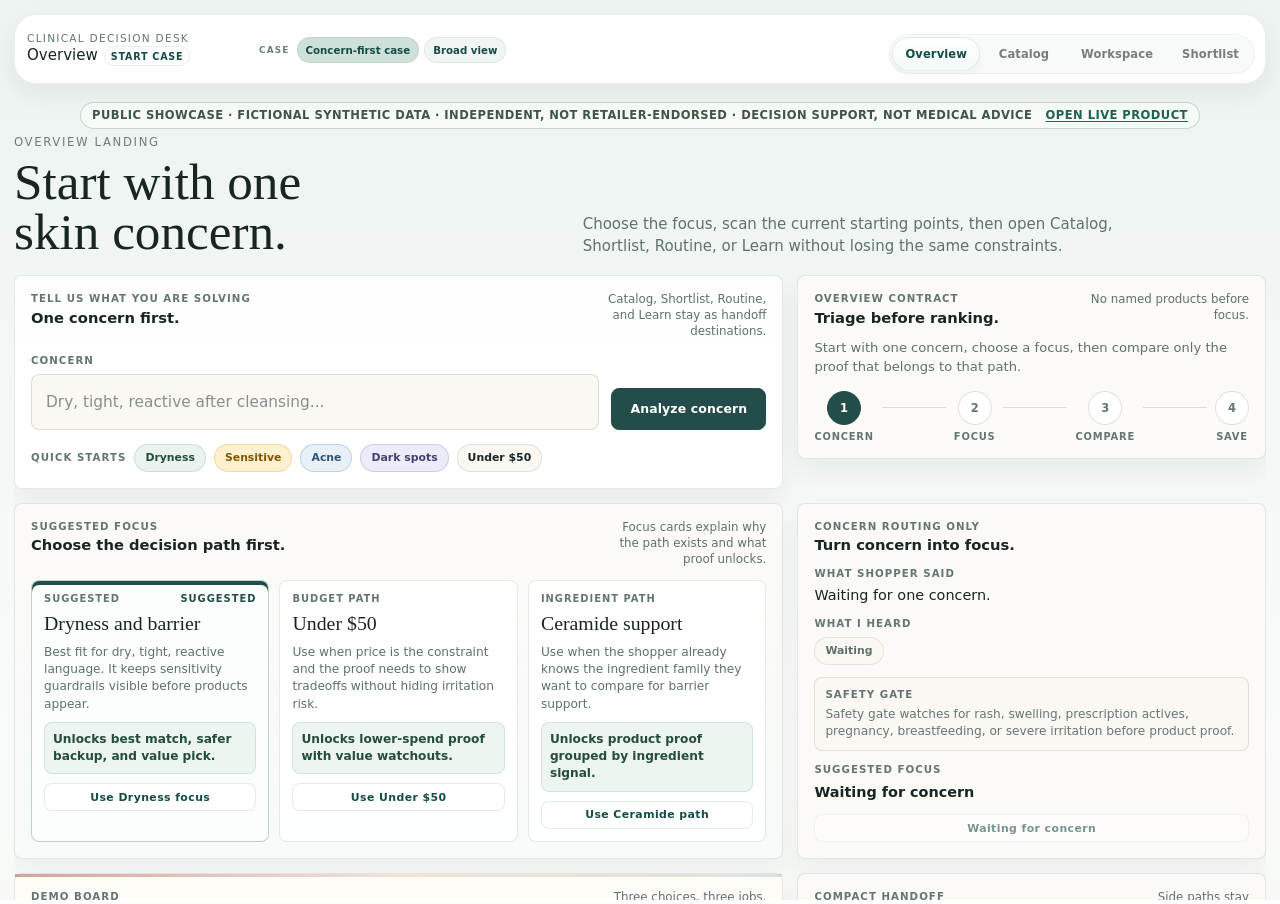
==== tests/browser-smoke.html @ 45d038d4 "Publish Skincare Decision Hub" ====
<!doctype html>
<html lang="en">
  <head>
    <meta charset="utf-8">
    <meta name="viewport" content="width=device-width, initial-scale=1">
    <title>SkinCare Hub browser smoke</title>
    <style>
      html,
      body,
      iframe {
        border: 0;
        height: 100%;
        margin: 0;
        width: 100%;
      }

      #result {
        left: -10000px;
        position: fixed;
      }
    </style>
  </head>
  <body data-status="running">
    <p id="result" role="status">RUNNING</p>
    <iframe id="app" title="SkinCare Hub public showcase"></iframe>
    <script>
      const result = document.querySelector("#result");
      const frame = document.querySelector("#app");
      const token = new URLSearchParams(window.location.search).get("token") || "missing";
      let phase = "normal";
      const guardrailCasesPromise = fetch("./fixtures/skincare_guardrail_eval_cases.json").then((response) => response.json());

      async function finish(status, detail) {
        document.body.dataset.status = status;
        result.textContent = `${status.toUpperCase()}: ${detail}`;
        await fetch("/__smoke_result__", {
          body: JSON.stringify({ token, status, detail }),
          headers: { "Content-Type": "application/json" },
          method: "POST",
        });
      }

      function requireCondition(condition, message) {
        if (!condition) throw new Error(message);
      }

      function requireIncludes(actual, expected, label) {
        const missing = (expected || []).filter((value) => !(actual || []).includes(value));
        requireCondition(!missing.length, `${label} missing ${missing.join(", ")}`);
      }

      function requireVisibleSyntheticEvidence(page, label) {
        const visibleLeaves = [...page.querySelectorAll("body *")].filter(
          (entry) => !entry.children.length && entry.getClientRects().length && entry.textContent.trim(),
        );
        visibleLeaves.forEach((entry) => {
          const text = entry.textContent.trim();
          const prices = text.match(/\$\d[\d,]*\.\d{2}/g) || [];
          prices.forEach((price) => {
            requireCondition(text.includes(`${price} · synthetic fixture`), `${label} exposes an unqualified price: ${text}`);
          });
          if (/\b(?:in stock|out of stock|backorder|preorder|discontinued|availability (?:unknown|mixed))\b/i.test(text)) {
            requireCondition(
              /synthetic fixture|fixture availability/i.test(text),
              `${label} exposes unqualified availability: ${text}`,
            );
          }
        });
      }

      async function verifyGeneratedFixtureEscaping(view, page) {
        const app = view.SkinCareHubApp;
        const marker = '<img id="public-generated-fixture-xss" src="x" onerror="window.__publicGeneratedFixtureXss=1">';
        const originalProducts = app.state.products;
        const originalMetadata = app.state.metadata;
        const originalFavorites = app.state.favoriteIds;
        const originalRoutineDraft = app.state.routineDraft;
        const originalRoutineTime = app.state.routineTime;
        const originalPicksMode = app.state.picksMode;
        const originalArticleGroup = app.state.articleGroup;
        const originalArticleId = app.state.articleId;
        const article = app.articleCatalog[0];
        const originalArticle = article
          ? {
              title: article.title,
              retailer: article.retailer,
              preview: article.preview,
              sections: article.sections,
            }
          : null;
        try {
          const hostileProduct = {
            ...originalProducts[0],
            id: "public-generated-fixture-probe",
            brand: marker,
            name: marker,
            retailer: "Sephora",
            category: "cleanser",
            concerns: [marker],
            ingredients: [marker],
            image: null,
            availabilityState: "in_stock",
            availabilityDetail: { label: marker, state: "available", group: "available_now" },
          };
          const hostileAlternative = {
            ...hostileProduct,
            id: "public-generated-fixture-probe-alt",
            retailer: marker,
            price: Number(hostileProduct.price || 20) + 1,
          };
          app.state.products = [hostileProduct, hostileAlternative];
          app.state.metadata = { ...originalMetadata, retailers: [hostileProduct.retailer, hostileAlternative.retailer] };
          app.state.favoriteIds = [hostileProduct.id];
          app.renderFavorites({ force: true });
          app.renderAdvisor([hostileProduct], hostileProduct);
          app.state.picksMode = "overall";
          app.renderBestPicks({ force: true });
          app.renderMarketView([hostileProduct, hostileAlternative]);
          app.state.routineTime = "am";
          app.state.routineDraft = {
            "am:cleanser": { locked: true, removed: false, candidateIndex: 0, productId: hostileProduct.id },
          };
          app.renderRoutineBuilder({ force: true });
          const comparisonProbe = page.createElement("div");
          comparisonProbe.id = "public-comparison-escaping-probe";
          comparisonProbe.innerHTML = [
            app.renderRetailerComparisonMarkup(hostileProduct),
            app.renderRetailerOfferHistory(hostileAlternative),
            app.renderRoutineBasketCardMarkup({
              kind: "mixed",
              title: "Fixture basket",
              subtitle: "Fixture basket",
              total: hostileAlternative.price,
              items: [{ step: { label: "Cleanse" }, offer: hostileAlternative }],
            }),
            app.renderTrackedAlertCardMarkup({
              title: "Fixture alert",
              product: hostileProduct,
              bestOfferNow: hostileAlternative,
            }),
            app.renderWatchingCardMarkup({
              product: hostileProduct,
              bestOfferNow: hostileAlternative,
              comparisonKey: hostileProduct.comparisonKey,
              identityKey: "fixture-watch",
            }),
          ].join("");
          page.body.appendChild(comparisonProbe);
          if (article) {
            article.title = marker;
            article.retailer = marker;
            article.preview = marker;
            article.sections = [{ heading: marker, body: marker }];
            app.state.articleGroup = article.group;
            app.state.articleId = article.id;
            app.renderArticles({ force: true });
          }
          await new Promise((resolve) => window.setTimeout(resolve, 0));
          requireCondition(!page.querySelector("#public-generated-fixture-xss"), "generated fixture text created active markup");
          requireCondition(!view.__publicGeneratedFixtureXss, "generated fixture text executed script");
        } finally {
          app.state.products = originalProducts;
          app.state.metadata = originalMetadata;
          app.state.favoriteIds = originalFavorites;
          app.state.routineDraft = originalRoutineDraft;
          app.state.routineTime = originalRoutineTime;
          app.state.picksMode = originalPicksMode;
          app.state.articleGroup = originalArticleGroup;
          app.state.articleId = originalArticleId;
          if (article && originalArticle) Object.assign(article, originalArticle);
          page.querySelector("#public-comparison-escaping-probe")?.remove();
          app.renderSnapshot();
        }
      }

      async function verifyPreflightFailureModes() {
        const { enforcePublicStaticPreflight } = await import("../web/public-preflight.js");
        const pageUrl = `${window.location.origin}/web/?view=catalog`;
        const appBaseUrl = `${window.location.origin}/web/`;
        const makeRegistration = (
          scope,
          { subscription = true, unregisterResult = true, persist = false, scriptUrl = `${window.location.origin}/web/service-worker.js` } = {},
        ) => {
          const registration = {
            active: { scriptURL: scriptUrl },
            installed: true,
            scope,
            pushManager: {
              getSubscription: async () => subscription
                ? { unsubscribe: async () => { registration.unsubscribed = true; return true; } }
                : null,
            },
            unregister: async () => {
              registration.unregisterAttempts = (registration.unregisterAttempts || 0) + 1;
              if (!persist && unregisterResult) registration.installed = false;
              return unregisterResult;
            },
          };
          return registration;
        };
        const ancestor = makeRegistration(`${window.location.origin}/`);
        const exact = makeRegistration(`${window.location.origin}/web/`, { subscription: false });
        const descendant = makeRegistration(`${window.location.origin}/web/catalog/`);
        const unrelated = makeRegistration(`${window.location.origin}/other/`);
        const registrations = [exact, descendant, unrelated];
        const result = await enforcePublicStaticPreflight({
          storage: { removeItem() {} },
          serviceWorker: {
            controller: null,
            getRegistrations: async () => registrations.filter((registration) => registration.installed),
          },
          pageUrl,
          blockAfterReload: false,
        });
        requireCondition(result.cleanedRegistrations === 2, "preflight did not remove every owned public-app worker scope");
        requireCondition(
          !exact.installed && descendant.unsubscribed && !descendant.installed && unrelated.installed,
          "preflight scope cleanup was incorrect",
        );

        async function requireRejected(serviceWorkerProbe, label, urlOverrides = {}) {
          let rejected = false;
          try {
            await enforcePublicStaticPreflight({
              storage: { removeItem() {} },
              serviceWorker: serviceWorkerProbe,
              pageUrl: urlOverrides.pageUrl || pageUrl,
              appBaseUrl: urlOverrides.appBaseUrl || appBaseUrl,
              blockAfterReload: false,
            });
          } catch {
            rejected = true;
          }
          requireCondition(rejected, `${label} did not block startup`);
        }
        const ownedAlongsideAncestor = makeRegistration(`${window.location.origin}/web/`);
        await requireRejected(
          {
            getRegistrations: async () => [ancestor, ownedAlongsideAncestor].filter((registration) => registration.installed),
          },
          "foreign ancestor service worker",
        );
        requireCondition(
          ancestor.installed && !ancestor.unsubscribed && !ancestor.unregisterAttempts,
          "preflight mutated a service worker outside the public app namespace",
        );
        requireCondition(
          ownedAlongsideAncestor.unsubscribed && !ownedAlongsideAncestor.installed,
          "a foreign ancestor prevented cleanup of an owned worker",
        );
        const rootWorker = makeRegistration(`${window.location.origin}/`);
        await requireRejected(
          {
            getRegistrations: async () => [rootWorker],
          },
          "unattributable root-namespace service worker",
          {
            pageUrl: `${window.location.origin}/`,
            appBaseUrl: `${window.location.origin}/`,
          },
        );
        requireCondition(
          rootWorker.installed && !rootWorker.unsubscribed && !rootWorker.unregisterAttempts,
          "root deployment mutated an unattributable same-origin worker",
        );
        await requireRejected({ getRegistrations: async () => { throw new Error("lookup denied"); } }, "registration lookup failure");
        const unsubscribeFailure = makeRegistration(`${window.location.origin}/web/`);
        unsubscribeFailure.pushManager.getSubscription = async () => ({ unsubscribe: async () => { throw new Error("unsubscribe denied"); } });
        const laterRegistration = makeRegistration(`${window.location.origin}/web/catalog/`);
        const failureRegistrations = [unsubscribeFailure, laterRegistration];
        await requireRejected(
          { getRegistrations: async () => failureRegistrations.filter((registration) => registration.installed) },
          "push unsubscribe failure",
        );
        requireCondition(
          unsubscribeFailure.unregisterAttempts === 1 && !unsubscribeFailure.installed && laterRegistration.unsubscribed && !laterRegistration.installed,
          "an earlier cleanup failure prevented later worker cleanup attempts",
        );
        const unregisterFailure = makeRegistration(`${window.location.origin}/web/`, { unregisterResult: false });
        await requireRejected({ getRegistrations: async () => [unregisterFailure] }, "service-worker unregister failure");
        const persistent = makeRegistration(`${window.location.origin}/web/`, { persist: true });
        await requireRejected({ getRegistrations: async () => [persistent] }, "unverified service-worker removal");
        const unknownScript = makeRegistration(`${window.location.origin}/web/catalog/`, {
          scriptUrl: `${window.location.origin}/web/catalog/unrelated-worker.js`,
        });
        const unknownScriptResult = await enforcePublicStaticPreflight({
          storage: { removeItem() {} },
          serviceWorker: { controller: null, getRegistrations: async () => [unknownScript] },
          pageUrl,
          appBaseUrl,
          blockAfterReload: false,
        });
        requireCondition(
          unknownScriptResult.cleanedRegistrations === 0 && unknownScript.installed && !unknownScript.unregisterAttempts,
          "preflight claimed an unrelated descendant worker by scope alone",
        );
        let reloads = 0;
        const controlledResult = await enforcePublicStaticPreflight({
          storage: { removeItem() {} },
          serviceWorker: { controller: {}, getRegistrations: async () => [] },
          pageUrl,
          appBaseUrl,
          reload: () => { reloads += 1; },
          blockAfterReload: false,
        });
        requireCondition(controlledResult.reloading && reloads === 1, "a controlling worker did not force a reload boundary");
      }

      async function verifyBrowserGuardrailMatrix(view) {
        const payload = await guardrailCasesPromise;
        const cases = payload.cases || [];
        requireCondition(cases.length === 50, `browser guardrail matrix has ${cases.length} cases`);
        requireCondition(new Set(cases.map((entry) => entry.id)).size === 50, "browser guardrail case IDs are not unique");
        cases.forEach((testCase) => {
          const expected = testCase.expected || {};
          if (testCase.kind === "product_posture") {
            const posture = view.SkinCareHubApp.assessProductGuardrails(testCase.product);
            if (Object.prototype.hasOwnProperty.call(expected, "sensitiveSafe")) {
              requireCondition(posture.sensitiveSafe === expected.sensitiveSafe, `${testCase.id} sensitiveSafe mismatch`);
            }
            requireIncludes(posture.tags, expected.tagsInclude, `${testCase.id} product tags`);
            requireIncludes(posture.pregnancyCautionTags, expected.pregnancyTagsInclude, `${testCase.id} pregnancy tags`);
            return;
          }
          if (testCase.kind === "question_guardrail") {
            const evaluation = view.SkinCareHubApp.evaluateShortlistQuestionGuardrails(testCase.question, testCase.products || []);
            requireCondition(evaluation.severity === expected.severity, `${testCase.id} severity mismatch`);
            if (expected.primaryTag) requireCondition(evaluation.primaryTag === expected.primaryTag, `${testCase.id} primaryTag mismatch`);
            requireIncludes(evaluation.tags, expected.tagsInclude, `${testCase.id} question tags`);
            return;
          }
          if (testCase.kind === "routine_warning") {
            const warnings = view.SkinCareHubApp.buildRoutineGuardrailWarningEntries(
              testCase.products || [],
              testCase.timing,
              testCase.avoidIngredients || [],
            );
            requireIncludes(warnings.map((entry) => entry.tag), expected.tagsInclude, `${testCase.id} routine tags`);
            return;
          }
          throw new Error(`${testCase.id} has unsupported kind ${testCase.kind}`);
        });
      }

      async function waitFor(check, label, timeoutMs = 12000) {
        const startedAt = performance.now();
        while (performance.now() - startedAt < timeoutMs) {
          if (check()) return;
          await new Promise((resolve) => window.setTimeout(resolve, 50));
        }
        throw new Error(`Timed out waiting for ${label}`);
      }

      frame.addEventListener("load", async () => {
        try {
          const view = frame.contentWindow;
          const page = frame.contentDocument;
          if (phase === "storage-denied") {
            await waitFor(
              () => view.SkinCareHubApp?.state?.products?.length === 12,
              "the storage-denied synthetic catalog",
            );
            requireCondition(
              page.querySelector("#results-title")?.textContent !== "Unable to load catalog",
              "denied browser storage aborted initial catalog rendering",
            );
            page.querySelector('.workspace-nav-button[data-shell-view="catalog"]').click();
            await waitFor(
              () => page.querySelectorAll("#product-grid .product-card").length === 12,
              "the storage-denied Catalog view",
            );
            page.querySelector("#product-grid .favorite-button").click();
            await waitFor(
              () => view.SkinCareHubApp.state.favoriteIds.length === 1,
              "in-memory saving with denied browser storage",
            );
            const deniedAudit = view.__publicShowcaseNetworkAudit;
            requireCondition(deniedAudit.serviceWorkerRegistrations.length === 0, "storage-denied path registered a service worker");
            requireCondition(deniedAudit.notificationPermissionRequests === 0, "storage-denied path requested notification permission");
            await finish(
              "passed",
              "12 products; saved flow; shortlist; routine; four Learn guardrails; 50-case browser contract; public network boundary; fail-closed legacy push cleanup; denied-storage startup and in-memory save",
            );
            return;
          }
          if (phase === "forced-failure") {
            const failureAudit = view.__publicShowcaseNetworkAudit;
            requireCondition(failureAudit, "failure-path network audit hook is missing");
            await waitFor(
              () => failureAudit.serviceWorkerUnregistrations === 1 && failureAudit.pushUnsubscriptions === 1,
              "failure-path legacy service-worker and push cleanup",
            );
            await waitFor(
              () => page.querySelector("#results-title")?.textContent === "Unable to load catalog",
              "the forced public catalog failure",
            );
            requireCondition(failureAudit.serviceWorkerRegistrations.length === 0, "failure path registered a service worker");
            requireCondition(failureAudit.notificationDeliveries === 0, "failure path displayed a notification");
            requireCondition(failureAudit.pushSubscriptions === 0, "failure path requested a push subscription");
            phase = "storage-denied";
            frame.src = "../web/?public-showcase-browser-smoke=1&public-showcase-browser-smoke-deny-storage=1&apiOrigin=https%3A%2F%2Fattacker.invalid&mlDemo=1&mlPolicy=shadow";
            return;
          }
          await waitFor(
            () => view.SkinCareHubApp?.state?.products?.length === 12,
            "the 12-product synthetic catalog",
          );
          await verifyGeneratedFixtureEscaping(view, page);

          const networkAudit = view.__publicShowcaseNetworkAudit;
          requireCondition(networkAudit, "public network audit hook is missing");
          requireCondition(
            view.localStorage.getItem("skincare-hub-api-origin") === null,
            "public startup retained a stored hostile API origin",
          );
          requireCondition(!page.querySelector("#public-profile-xss"), "stored profile name created active markup");
          requireCondition(!view.__publicProfileXss, "stored profile name executed script");
          requireCondition(
            page.querySelector("#profile-status .profile-status-meta")?.textContent.includes('<img id="public-profile-xss"'),
            "stored profile name was not rendered as inert text",
          );
          requireCondition(view.SkinCareHubApp.state.userProfile.goal === "dryness", "stored profile goal was not allowlisted");
          view.localStorage.setItem("skincare-hub-user-profile", JSON.stringify({ name: {} }));
          requireCondition(
            view.SkinCareHubApp.loadUserProfile().name === "",
            "a malformed non-string profile name was not normalized",
          );
          requireCondition(!page.querySelector("#public-profile-goal-xss"), "stored profile goal created active markup");
          requireCondition(!view.__publicProfileGoalXss, "stored profile goal executed script");
          requireCondition(
            view.SkinCareHubApp.state.savedRoutines[0]?.config?.routineConcern === "dryness",
            "stored saved-routine concern was not allowlisted",
          );
          requireCondition(!page.querySelector("#public-saved-routine-xss"), "stored saved-routine concern created active markup");
          requireCondition(!view.__publicSavedRoutineXss, "stored saved-routine concern executed script");
          requireCondition(
            view.SkinCareHubApp.state.favoriteIds.length === 0
              && view.SkinCareHubApp.state.legacyTrackedAlertIds.length === 0
              && view.SkinCareHubApp.state.savedArticleIds.length === 0,
            "malformed array-valued storage was not normalized",
          );
          await waitFor(
            () => view.SkinCareHubApp.state.routinePlanner.draftId === "hostile-storage-fixture",
            "the hostile routine-session fixture restore",
          );
          requireCondition(view.SkinCareHubApp.state.routineConcern === "dryness", "stored routine concern escaped its allowlist");
          view.localStorage.setItem(
            "skincare-hub-routine-planner-session",
            JSON.stringify({ concern: '<img id="public-routine-xss" src="x" onerror="window.__publicRoutineXss=1">' }),
          );
          requireCondition(
            view.SkinCareHubApp.loadRoutinePlannerSession()?.concern === null,
            "stored routine concern was not rejected",
          );
          view.SkinCareHubApp.persistRoutinePlannerSession({ skipContinuitySync: true });
          await waitFor(() => page.querySelector(".saved-preset"), "the hostile saved-profile fixture");
          requireCondition(!page.querySelector("#public-preset-xss"), "stored preset identifier created active markup");
          requireCondition(!view.__publicPresetXss, "stored preset identifier executed script");
          const normalizedPresetFilters = view.SkinCareHubApp.state.savedProfiles[0]?.filters;
          requireCondition(
            normalizedPresetFilters?.retailer === "all"
              && normalizedPresetFilters?.brand === "all"
              && normalizedPresetFilters?.category === "all"
              && normalizedPresetFilters?.ingredient === "all"
              && normalizedPresetFilters?.sort === "relevance"
              && normalizedPresetFilters?.browseLaneKey === null,
            "stored profile filters escaped their exact allowlists",
          );
          const continuityFilters = view.SkinCareHubApp.normalizeContinuityDomains({
            saved_profiles: {
              entries: [{
                id: "continuity-hostile-profile",
                label: "Continuity hostile fixture",
                filters: {
                  retailer: '<img id="public-continuity-filter-xss" src="x" onerror="window.__publicContinuityFilterXss=1">',
                  brand: "constructor",
                  category: "toString",
                  ingredient: "__proto__",
                  sort: "valueOf",
                  browseLaneKey: "hasOwnProperty",
                },
              }],
            },
          }).saved_profiles.entries[0]?.filters;
          requireCondition(
            continuityFilters?.retailer === "all"
              && continuityFilters?.brand === "all"
              && continuityFilters?.category === "all"
              && continuityFilters?.ingredient === "all"
              && continuityFilters?.sort === "relevance"
              && continuityFilters?.browseLaneKey === null,
            "continuity profile filters escaped their exact allowlists",
          );
          page.querySelector('.saved-preset-main[data-kind="profile"]').click();
          await waitFor(() => view.SkinCareHubApp.state.retailer === "all", "the hostile saved profile apply");
          requireCondition(!page.querySelector("#public-preset-filter-xss"), "stored profile filter created active markup");
          requireCondition(!view.__publicPresetFilterXss, "stored profile filter executed script");
          requireCondition(!page.querySelector("#public-continuity-filter-xss"), "continuity profile filter created active markup");
          requireCondition(!view.__publicContinuityFilterXss, "continuity profile filter executed script");
          requireCondition(view.SkinCareHubApp.resolveApiOrigin() === "", "public mode accepted an API origin");
          requireCondition(
            view.SkinCareHubApp.buildGeneratedArtifactBaseCandidates().every(
              (value) => new URL(value, view.document.baseURI).origin === view.location.origin,
            ),
            "static fallback includes a cross-origin candidate",
          );
          requireCondition(
            view.SkinCareHubApp.buildGeneratedArtifactBaseCandidates(`${view.location.origin}/project/web/`)[0] ===
              `${view.location.origin}/project/data/generated`,
            "static fallback is not project-subpath safe",
          );
          const mlSnapshot = view.SkinCareHubApp.getResidualShadowDemoRuntimeSnapshot();
          requireCondition(!mlSnapshot.requested && !mlSnapshot.loadAttempted, "public mode accepted the hostile ML demo query");
          let apiBlocked = false;
          try {
            view.SkinCareHubApp.buildApiUrl("/api/status");
          } catch (error) {
            apiBlocked = /blocks API requests/.test(String(error?.message || error));
          }
          requireCondition(apiBlocked, "public mode did not fail closed on an API URL");
          let missingFixtureFailedClosed = false;
          try {
            await view.SkinCareHubApp.fetchStaticArtifactJson("missing-public-fixture.json", "network-boundary", { timeoutMs: 1000 });
          } catch {
            missingFixtureFailedClosed = true;
          }
          requireCondition(missingFixtureFailedClosed, "missing static fixture did not fail closed");
          view.SkinCareHubApp.maybeShowBrowserNotifications({
            alerts: [{
              id: "public-notification-probe",
              title: "Fixture alert",
              body: "Synthetic notification probe",
              watch: { delivery: { push: true } },
            }],
          });
          await new Promise((resolve) => window.setTimeout(resolve, 0));
          requireCondition(networkAudit.notificationDeliveries === 0, "public mode displayed a browser notification");
          await view.SkinCareHubApp.ensureBrowserNotificationPermission();
          await view.SkinCareHubApp.syncPushSubscriptionForDialog(true);
          requireCondition(networkAudit.notificationPermissionRequests === 0, "public mode requested notification permission");
          requireCondition(networkAudit.pushSubscriptions === 0, "public mode requested a push subscription");
          await waitFor(
            () => networkAudit.serviceWorkerUnregistrations === 1 && networkAudit.pushUnsubscriptions === 1,
            "legacy service-worker and push cleanup",
          );
          requireCondition(networkAudit.serviceWorkerRegistrationLookups === 2, "public mode did not verify legacy service-worker removal");
          await verifyPreflightFailureModes();
          await verifyBrowserGuardrailMatrix(view);
          requireVisibleSyntheticEvidence(page, "Overview");

          const disclosure = page.querySelector(".public-demo-note")?.textContent || "";
          requireCondition(disclosure.includes("fictional synthetic data"), "synthetic-data disclosure is missing");
          requireCondition(disclosure.includes("not medical advice"), "medical boundary is missing");

          page.querySelector('.workspace-nav-button[data-shell-view="catalog"]').click();
          await waitFor(
            () => !page.querySelector("#shell-view-catalog").hidden && page.querySelectorAll("#product-grid .product-card").length === 12,
            "the rendered Catalog view",
          );

          const catalogText = page.querySelector("#product-grid").textContent;
          [
            "High review confidence",
            "Strong review signal",
            "Best value today",
            "Lowest live price",
            "Strongest live rating",
            "Shop Sephora",
            "Shop Bluemercury",
            "Shop Dermstore",
          ].forEach((forbiddenCopy) => {
            requireCondition(!catalogText.includes(forbiddenCopy), `synthetic catalog exposes '${forbiddenCopy}'`);
          });
          requireCondition(
            catalogText.includes("synthetic review sample"),
            "catalog does not localize synthetic review provenance",
          );
          requireCondition(
            page.querySelector("#product-grid .product-link")?.textContent.includes("demo link"),
            "fictional product link is not labeled as a demo link",
          );
          const visibleRatingLines = [...page.querySelectorAll("#product-grid .product-rating")]
            .filter((entry) => !entry.hidden && entry.textContent.trim());
          requireCondition(visibleRatingLines.length === 12, "not every product card exposes its rating provenance");
          requireCondition(
            visibleRatingLines.every((entry) => entry.textContent.includes("synthetic fixture")),
            "a product-card rating is missing field-local synthetic provenance",
          );
          const visiblePrices = [...page.querySelectorAll("#product-grid .price")]
            .filter((entry) => !entry.hidden && entry.textContent.trim());
          requireCondition(visiblePrices.length === 12, "not every product card exposes its price provenance");
          requireCondition(
            visiblePrices.every((entry) => entry.textContent.includes("synthetic fixture")),
            "a product-card price is missing field-local synthetic provenance",
          );
          page.querySelector("#product-grid .product-reasoning").open = true;
          await waitFor(
            () => page.querySelector("#product-grid .compare-popover"),
            "the retailer comparison",
          );
          const comparePopover = page.querySelector("#product-grid .compare-popover");
          requireCondition(comparePopover, "retailer comparison did not render");
          comparePopover.open = true;
          requireVisibleSyntheticEvidence(page, "Catalog and retailer comparison");
          requireCondition(
            [...page.querySelectorAll("#product-grid .product-link")].every(
              (entry) => !entry.hasAttribute("href") && entry.getAttribute("aria-disabled") === "true",
            ),
            "a fictional product link remains navigable",
          );

          const firstSaveButton = page.querySelector("#product-grid .favorite-button");
          requireCondition(firstSaveButton, "Catalog did not render a save action");
          view.SkinCareHubApp.openWatchSettings(view.SkinCareHubApp.state.products[0].id);
          await waitFor(() => !page.querySelector("#watch-settings-dialog").hidden, "the watch settings dialog");
          const pushInput = page.querySelector('#watch-settings-form [name="deliveryPush"]');
          requireCondition(pushInput.disabled && !pushInput.checked, "public watch settings expose browser push");
          requireCondition(
            page.querySelector("#watch-settings-delivery-note").textContent.includes("unavailable in the public showcase"),
            "public watch settings promise unavailable notification delivery",
          );
          view.SkinCareHubApp.closeWatchSettings({ restoreFocus: false });
          firstSaveButton.click();
          await waitFor(
            () => view.SkinCareHubApp.state.favoriteIds.length === 1,
            "the saved product state",
          );

          page.querySelector('.workspace-nav-button[data-shell-view="shortlist"]').click();
          await waitFor(
            () => !page.querySelector("#shell-view-shortlist").hidden && page.querySelector("#saved-grid").children.length === 1,
            "the populated Shortlist view",
          );
          requireVisibleSyntheticEvidence(page, "Shortlist");

          page.querySelector('.workspace-nav-button[data-shell-view="workspace"]').click();
          await waitFor(() => !page.querySelector("#shell-view-workspace").hidden, "the Workspace view");
          page.querySelector("#routine-builder-tab").click();
          await waitFor(() => !page.querySelector("#routine-builder-panel").hidden, "the Routine panel");
          requireCondition(!page.querySelector("#public-routine-xss"), "stored routine concern created active markup");
          requireCondition(!view.__publicRoutineXss, "stored routine concern executed script");
          requireVisibleSyntheticEvidence(page, "Routine");

          page.querySelector("#market-view-tab").click();
          await waitFor(() => !page.querySelector("#market-view-panel").hidden, "the Market and retailer-picks panel");
          requireVisibleSyntheticEvidence(page, "Market and retailer picks");

          page.querySelector("#learn-workspace-tab").click();
          await waitFor(
            () =>
              !page.querySelector("#learn-workspace-panel").hidden &&
              page.querySelector("#article-title").textContent === "How to read a synthetic shortlist",
            "the public-safe Learn guide",
          );
          requireCondition(
            !page.querySelector("#article-source-link").hasAttribute("href"),
            "synthetic Learn guide unexpectedly exposes an external source link",
          );

          const learnInput = page.querySelector("#learn-answer-input");
          const learnSubmit = page.querySelector("#learn-answer-submit");
          async function submitGuardrailQuestion(question, expectedText) {
            learnInput.value = question;
            learnInput.dispatchEvent(new Event("input", { bubbles: true }));
            learnSubmit.click();
            await waitFor(
              () => page.querySelector("#learn-answer-response").textContent.includes(expectedText),
              `Learn guardrail response for ${question}`,
            );
          }
          await submitGuardrailQuestion(
            "I am pregnant. Is retinol safe for me?",
            "Retinoids are not a conservative first call",
          );
          await submitGuardrailQuestion(
            "I have a rash and swelling after a new serum.",
            "beyond normal product shopping guidance",
          );
          await submitGuardrailQuestion(
            "I have a fragrance allergy. Can you confirm this is safe?",
            "Catalog data cannot confirm allergy safety",
          );
          await submitGuardrailQuestion(
            "I use prescription tretinoin. Should I add another active?",
            "Prescription active routines need a conservative read",
          );

          requireCondition(
            [...page.querySelectorAll(".product-link, .compare-link, .routine-basket-link, .market-copy-link, #article-source-link")]
              .every((entry) => !entry.hasAttribute("href")),
            "a synthetic showcase action remains an active outbound link",
          );

          const automaticUrls = [
            ...networkAudit.fetches,
            ...networkAudit.xhrs,
            ...networkAudit.eventSources,
            ...view.performance.getEntriesByType("resource").map((entry) => entry.name),
          ].map((value) => new URL(value, view.document.baseURI));
          requireCondition(
            automaticUrls.every((url) => url.origin === view.location.origin),
            `automatic cross-origin request: ${automaticUrls.find((url) => url.origin !== view.location.origin)}`,
          );
          requireCondition(
            automaticUrls.every((url) => !url.pathname.startsWith("/api/")),
            `automatic API request: ${automaticUrls.find((url) => url.pathname.startsWith("/api/"))}`,
          );
          requireCondition(
            automaticUrls.every(
              (url) => url.pathname.startsWith("/web/") || url.pathname.startsWith("/data/generated/"),
            ),
            `automatic non-static path: ${automaticUrls.find(
              (url) => !url.pathname.startsWith("/web/") && !url.pathname.startsWith("/data/generated/"),
            )}`,
          );
          requireCondition(
            !automaticUrls.some((url) => /recommender_(?:model|residual_slice_model)(?:\.manifest)?\.json$/.test(url.pathname)),
            "public mode requested an excluded ML model artifact",
          );
          requireCondition(networkAudit.eventSources.length === 0, "public mode created an EventSource");
          requireCondition(networkAudit.serviceWorkerRegistrations.length === 0, "public mode registered a service worker");
          requireCondition(networkAudit.serviceWorkerUnregistrations === 1, "public mode left a legacy service worker registered");
          requireCondition(networkAudit.notificationPermissionRequests === 0, "public mode requested notification permission");
          requireCondition(networkAudit.notificationDeliveries === 0, "public mode displayed a browser notification");
          requireCondition(networkAudit.pushSubscriptions === 0, "public mode requested a push subscription");
          requireCondition(networkAudit.pushUnsubscriptions === 1, "public mode left a legacy push subscription active");
          requireCondition(networkAudit.windowOpens.length === 0, "public mode opened a window automatically");
          requireCondition(
            !automaticUrls.some((url) => url.hostname === "skincarehub.app"),
            "live product opened without an explicit CTA action",
          );
          const liveProductCta = page.querySelector(".public-live-product-cta");
          requireCondition(liveProductCta?.href === "https://skincarehub.app/", "live-product CTA target is wrong");
          liveProductCta.click();
          requireCondition(
            networkAudit.liveProductCtaClicks.length === 1 && networkAudit.liveProductCtaClicks[0] === "https://skincarehub.app/",
            "explicit live-product CTA action was not isolated",
          );

          const overflow = page.documentElement.scrollWidth - view.innerWidth;
          requireCondition(overflow <= 1, `horizontal overflow is ${overflow}px`);
          phase = "forced-failure";
          frame.src = "../web/?public-showcase-browser-smoke=1&public-showcase-browser-smoke-fail-catalog=1&apiOrigin=https%3A%2F%2Fattacker.invalid&mlDemo=1&mlPolicy=shadow";
        } catch (error) {
          await finish("failed", error?.message || String(error));
        }
      });

      frame.src = "../web/?public-showcase-browser-smoke=1&apiOrigin=https%3A%2F%2Fattacker.invalid&mlDemo=1&mlPolicy=shadow";
    </script>
  </body>
</html>
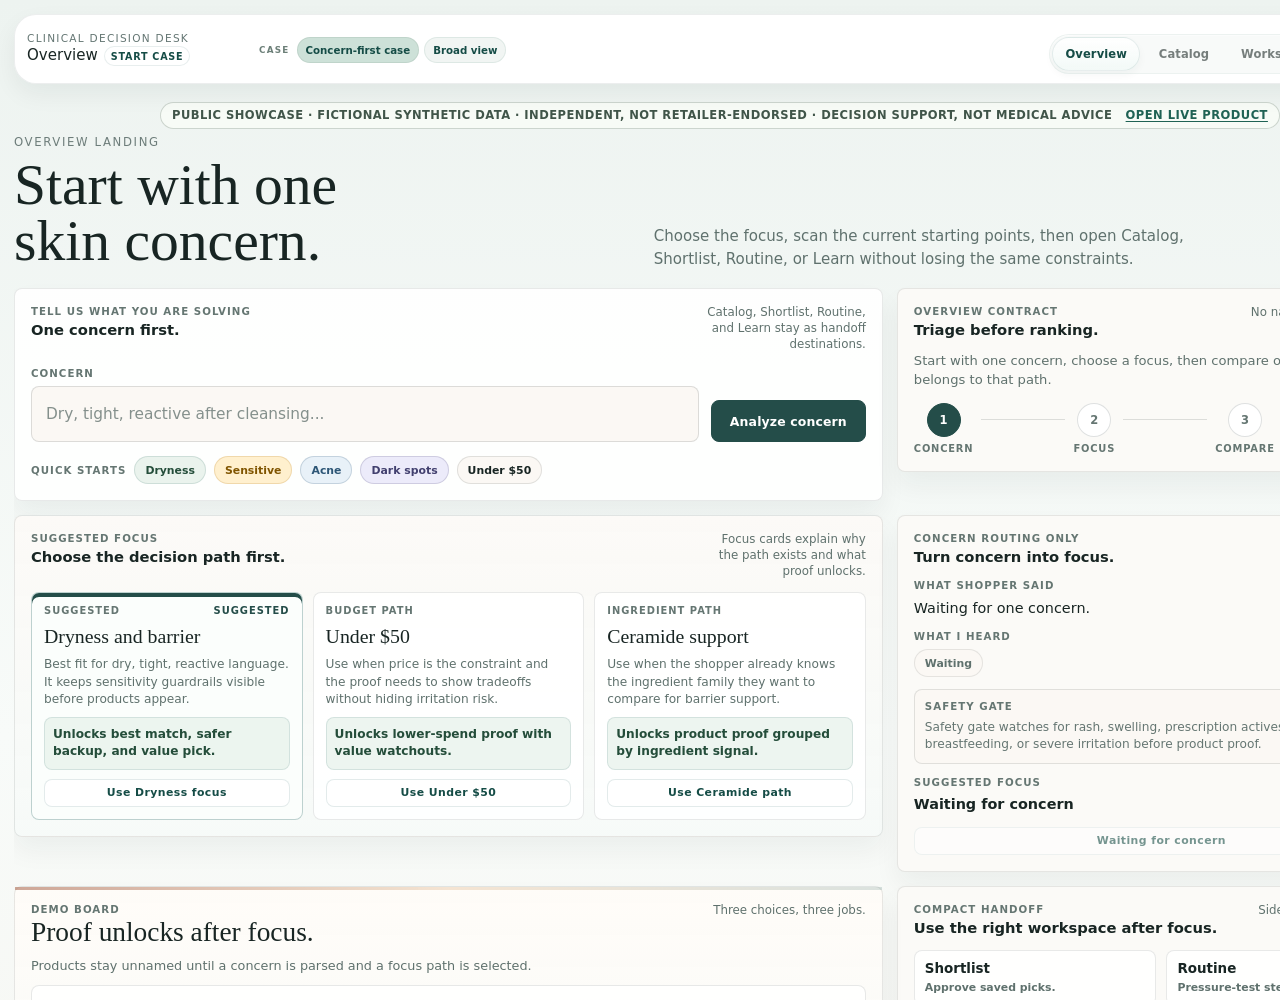
==== commit 092085de: "Prepare the SkinCare Hub source companion Start an independent reviewed history to keep personal pre" ====
--- a/tests/browser-smoke.html
+++ b/tests/browser-smoke.html
@@ -26,7 +26,13 @@
     <script>
       const result = document.querySelector("#result");
       const frame = document.querySelector("#app");
-      const token = new URLSearchParams(window.location.search).get("token") || "missing";
+      const parameters = new URLSearchParams(window.location.search);
+      const token = parameters.get("token") || "missing";
+      const viewport = parameters.get("viewport") || "1440x1000";
+      const viewportValid = ["1440x1000", "390x844"].includes(viewport);
+      const [width, height] = viewportValid ? viewport.split("x").map(Number) : [0, 0];
+      frame.style.width = `${width}px`;
+      frame.style.height = `${height}px`;
       let phase = "normal";
       const guardrailCasesPromise = fetch("./fixtures/skincare_guardrail_eval_cases.json").then((response) => response.json());
 
@@ -34,7 +40,7 @@
         document.body.dataset.status = status;
         result.textContent = `${status.toUpperCase()}: ${detail}`;
         await fetch("/__smoke_result__", {
-          body: JSON.stringify({ token, status, detail }),
+          body: JSON.stringify({ token, status, detail, viewportWidth: frame.contentWindow.innerWidth }),
           headers: { "Content-Type": "application/json" },
           method: "POST",
         });
@@ -323,10 +329,29 @@
             return;
           }
           if (testCase.kind === "question_guardrail") {
-            const evaluation = view.SkinCareHubApp.evaluateShortlistQuestionGuardrails(testCase.question, testCase.products || []);
-            requireCondition(evaluation.severity === expected.severity, `${testCase.id} severity mismatch`);
-            if (expected.primaryTag) requireCondition(evaluation.primaryTag === expected.primaryTag, `${testCase.id} primaryTag mismatch`);
-            requireIncludes(evaluation.tags, expected.tagsInclude, `${testCase.id} question tags`);
+            const app = view.SkinCareHubApp;
+            const products = testCase.products || [];
+            for (const question of [testCase.question, ...(testCase.questionVariants || [])]) {
+              const evaluation = app.evaluateShortlistQuestionGuardrails(question, products);
+              requireCondition(evaluation.severity === expected.severity, `${testCase.id} severity mismatch`);
+              if (expected.primaryTag) requireCondition(evaluation.primaryTag === expected.primaryTag, `${testCase.id} primaryTag mismatch`);
+              requireIncludes(evaluation.tags, expected.tagsInclude, `${testCase.id} question tags`);
+              const answer = app.buildGuardrailedShortlistAnswer(question, products);
+              if (evaluation.hasGuardrail) {
+                requireCondition(answer && answer.cited_product_ids.length === 0, `${testCase.id} guardrail selected a product`);
+                const text = JSON.stringify(answer);
+                for (const match of evaluation.matches) {
+                  requireCondition(text.includes(match.message), `${testCase.id} answer omitted ${match.tag}`);
+                }
+                for (const product of products) {
+                  for (const field of ["id", "brand", "name"]) {
+                    requireCondition(!product[field] || !text.includes(product[field]), `${testCase.id} answer selected ${field}`);
+                  }
+                }
+              } else {
+                requireCondition(answer === null, `${testCase.id} ordinary question was blocked`);
+              }
+            }
             return;
           }
           if (testCase.kind === "routine_warning") {
@@ -340,6 +365,40 @@
           }
           throw new Error(`${testCase.id} has unsupported kind ${testCase.kind}`);
         });
+      }
+
+      function verifyGuardrailAnswerAbstention(view) {
+        const app = view.SkinCareHubApp;
+        const products = [{
+          id: "guardrail-fixture", brand: "Fictional Guardrail Studio", name: "Allergen Fixture Cream",
+          category: "moisturizer", price: 18, concerns: ["dryness"],
+          ingredients: ["squalane", "ceramides", "fragrance-free"],
+        }];
+        const questions = [
+          "I am allergic to squalane. Which saved moisturizer should I use?",
+          "My face is swollen after using this moisturizer. What should I use?",
+          "My face is swelling after using this moisturizer. What should I use?",
+          "My face is SWOLLEN!", "My face is\nswollen.",
+          "Is this pregnancy safe?", "I use prescription tretinoin", "Will it work overnight?",
+          "I have an allergy and swelling while pregnant",
+        ];
+        for (const question of questions) {
+          for (const saved of [products, []]) {
+            const answer = app.buildGuardrailedShortlistAnswer(question, saved);
+            requireCondition(answer && answer.cited_product_ids.length === 0, `guardrail selected a product: ${question}`);
+            const text = JSON.stringify(answer);
+            for (const value of [products[0].id, products[0].brand, products[0].name]) {
+              requireCondition(!text.includes(value), `guardrail answer endorsed ${value}`);
+            }
+            const evaluation = app.evaluateShortlistQuestionGuardrails(question, saved);
+            for (const match of evaluation.matches) {
+              requireCondition(text.includes(match.message), `guardrail answer omitted ${match.tag}`);
+            }
+          }
+        }
+        for (const question of ["Compare these two moisturizers", "What does unswollen mean?"]) {
+          requireCondition(app.buildGuardrailedShortlistAnswer(question, products) === null, `ordinary comparison blocked: ${question}`);
+        }
       }
 
       async function waitFor(check, label, timeoutMs = 12000) {
@@ -355,6 +414,8 @@
         try {
           const view = frame.contentWindow;
           const page = frame.contentDocument;
+          requireCondition(viewportValid, "unsupported smoke viewport");
+          requireCondition(view.innerWidth === width, `expected ${width}px viewport, got ${view.innerWidth}px`);
           if (phase === "storage-denied") {
             await waitFor(
               () => view.SkinCareHubApp?.state?.products?.length === 12,
@@ -546,6 +607,7 @@
           requireCondition(networkAudit.serviceWorkerRegistrationLookups === 2, "public mode did not verify legacy service-worker removal");
           await verifyPreflightFailureModes();
           await verifyBrowserGuardrailMatrix(view);
+          verifyGuardrailAnswerAbstention(view);
           requireVisibleSyntheticEvidence(page, "Overview");
 
           const disclosure = page.querySelector(".public-demo-note")?.textContent || "";
@@ -641,6 +703,37 @@
           requireCondition(!view.__publicRoutineXss, "stored routine concern executed script");
           requireVisibleSyntheticEvidence(page, "Routine");
 
+          const routineApp = view.SkinCareHubApp;
+          const originalRoutineState = {
+            routineTime: routineApp.state.routineTime,
+            routineConcern: routineApp.state.routineConcern,
+            routineBudget: routineApp.state.routineBudget,
+            routineDraft: routineApp.state.routineDraft,
+          };
+          try {
+            Object.assign(routineApp.state, {
+              routineTime: "pm",
+              routineConcern: "redness",
+              routineBudget: "under-75",
+              routineDraft: {},
+            });
+            routineApp.renderRoutineBuilder({ force: true });
+            const heldTreatment = page.querySelector('[data-routine-step-key="pm:treat"]');
+            requireCondition(heldTreatment, "routine treatment step is missing");
+            requireCondition(heldTreatment?.textContent.includes("Optional for later"), "budget-held treatment was mislabeled as a missing match");
+            requireCondition(heldTreatment.textContent.includes("Held out to keep the core routine inside"), "budget-held treatment lost its explanation");
+            requireCondition(page.querySelector("#routine-summary").textContent.includes("1 optional held"), "routine summary lost the budget-held treatment");
+            routineApp.state.routineBudget = "smart";
+            routineApp.renderRoutineBuilder({ force: true });
+            requireCondition(
+              page.querySelector('[data-routine-step-key="pm:treat"]')?.textContent.includes("Calm Signal Serum"),
+              "the matching treatment did not return with sufficient budget",
+            );
+          } finally {
+            Object.assign(routineApp.state, originalRoutineState);
+            routineApp.renderRoutineBuilder({ force: true });
+          }
+
           page.querySelector("#market-view-tab").click();
           await waitFor(() => !page.querySelector("#market-view-panel").hidden, "the Market and retailer-picks panel");
           requireVisibleSyntheticEvidence(page, "Market and retailer picks");
